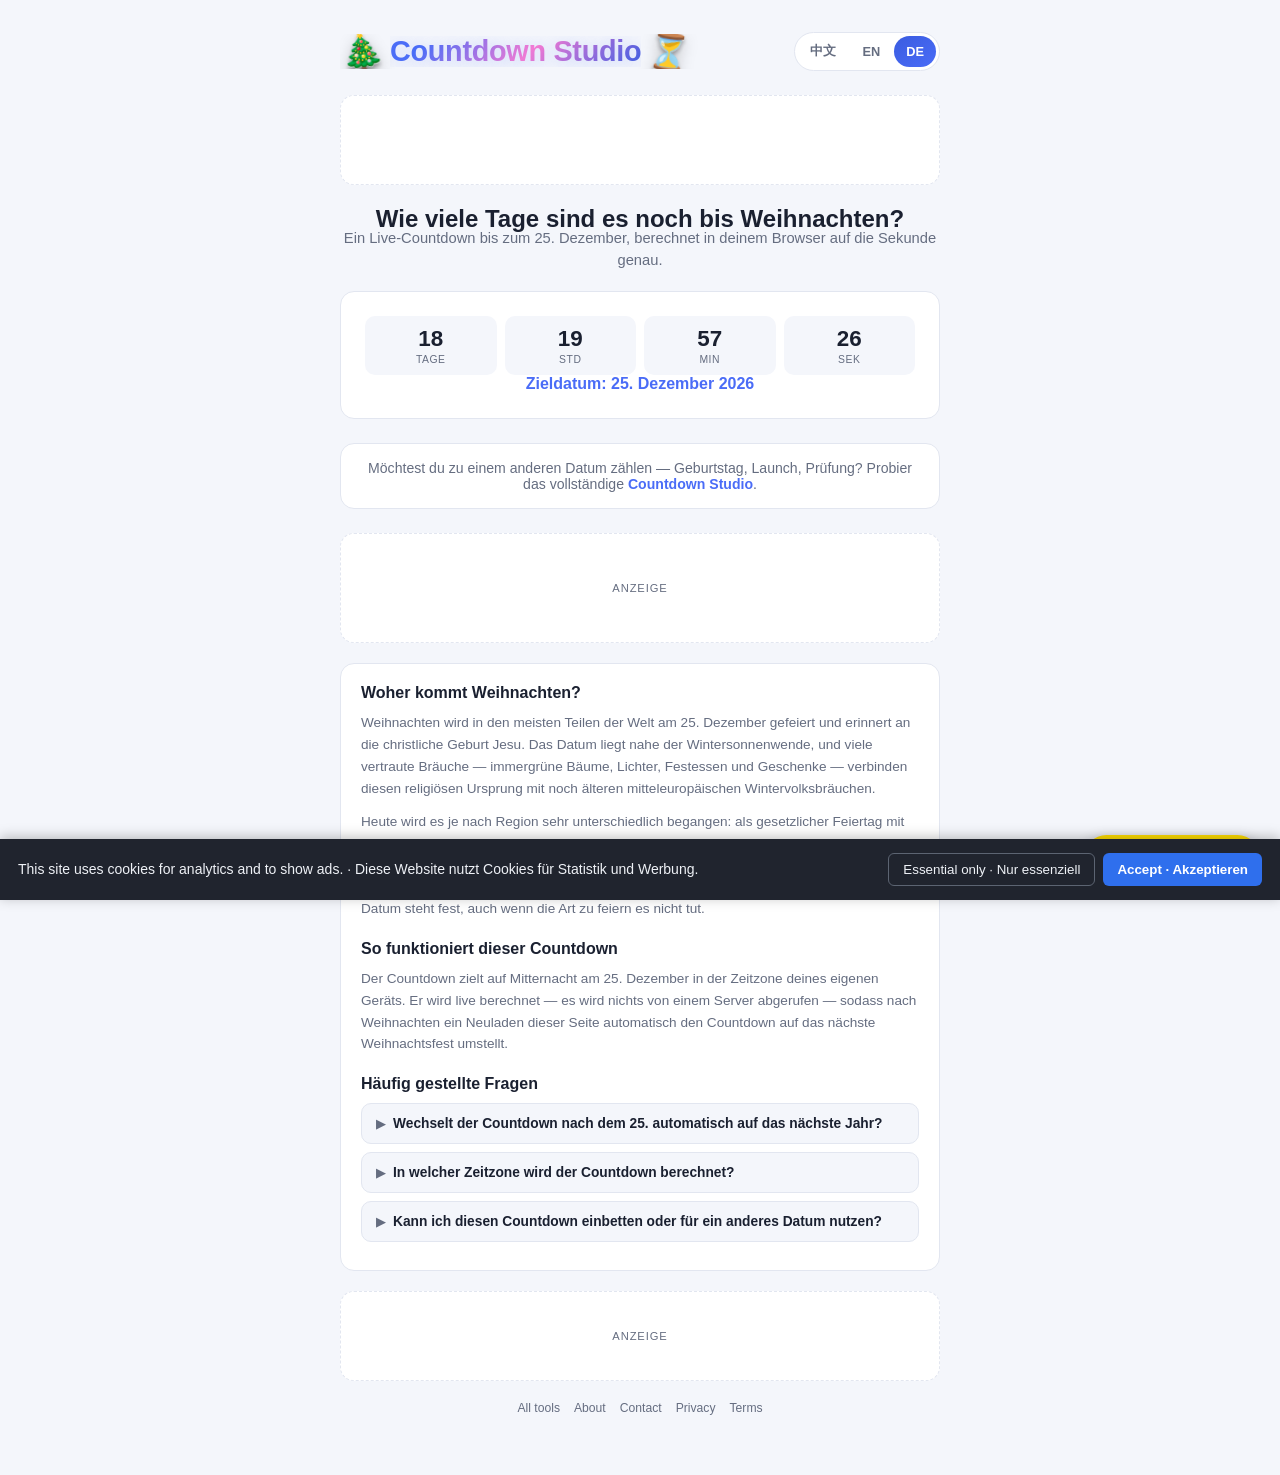
==== christmas-countdown/index.html @ 050b6b3e "Add pomodoro and christmas-countdown long-tail landing pages Trilingual (zh/en/de) SEO pages targeti" ====
<!DOCTYPE html>
<html lang="de">
<head>
<meta charset="UTF-8">
<meta name="viewport" content="width=device-width, initial-scale=1.0">
<title>Christmas Countdown – How Many Days Until Christmas? | Countdown Studio</title>
<meta name="description" content="A live countdown to Christmas Day, down to the second. Free, no sign-up, updates automatically for next year once the 25th has passed.">
<meta name="robots" content="index, follow">
<link rel="canonical" href="https://junpingkoch-web.github.io/countdown-timer-app/christmas-countdown/">
<link rel="icon" href="data:image/svg+xml,%3Csvg xmlns='http://www.w3.org/2000/svg' viewBox='0 0 100 100'%3E%3Ctext y='.9em' font-size='90'%3E%E2%8F%B3%3C/text%3E%3C/svg%3E">
<meta property="og:type" content="website">
<meta property="og:title" content="Christmas Countdown – How Many Days Until Christmas?">
<meta property="og:description" content="A live countdown to Christmas Day, down to the second. Free, no sign-up, updates automatically for next year once the 25th has passed.">
<meta property="og:url" content="https://junpingkoch-web.github.io/countdown-timer-app/christmas-countdown/">
<meta property="og:image" content="https://junpingkoch-web.github.io/images/countdown-vintage-clock.jpg">
<meta name="twitter:card" content="summary_large_image">
<meta name="twitter:title" content="Christmas Countdown – How Many Days Until Christmas?">
<meta name="twitter:description" content="A live countdown to Christmas Day, down to the second. Free, no sign-up, updates automatically for next year once the 25th has passed.">
<link rel="stylesheet" href="../style.css">
<!-- Structured data: FAQPage (English defaults; keep in sync with the "en" faq array below) -->
<script type="application/ld+json">
{
  "@context": "https://schema.org",
  "@type": "FAQPage",
  "mainEntity": [
    {
      "@type": "Question",
      "name": "Does this countdown automatically switch to next year after the 25th?",
      "acceptedAnswer": { "@type": "Answer", "text": "Yes. It's calculated live from your device's clock, so once Christmas Day has passed it automatically starts counting down to the following year's Christmas." }
    },
    {
      "@type": "Question",
      "name": "What time zone is the countdown based on?",
      "acceptedAnswer": { "@type": "Answer", "text": "Your own device's local time zone — it targets midnight on December 25th wherever you are, not a fixed server time zone." }
    },
    {
      "@type": "Question",
      "name": "Can I embed this countdown or use it for a different date?",
      "acceptedAnswer": { "@type": "Answer", "text": "For a different date — a birthday, product launch, or exam — use the full Countdown Studio tool, which lets you add and save any custom date." }
    }
  ]
}
</script>
<!-- Structured data: Event. Static startDate — bump this to next year's Dec 25 each January (see note in body). -->
<script type="application/ld+json">
{
  "@context": "https://schema.org",
  "@type": "Event",
  "name": "Christmas Day",
  "startDate": "2026-12-25T00:00:00+01:00",
  "eventAttendanceMode": "https://schema.org/OnlineEventAttendanceMode",
  "location": {
    "@type": "VirtualLocation",
    "url": "https://junpingkoch-web.github.io/countdown-timer-app/christmas-countdown/"
  },
  "description": "Live countdown to Christmas Day, calculated in your browser down to the second."
}
</script>
<script>
  window.dataLayer = window.dataLayer || [];
  function gtag(){dataLayer.push(arguments);}
  gtag('consent', 'default', {
    'ad_storage': 'denied', 'ad_user_data': 'denied', 'ad_personalization': 'denied',
    'analytics_storage': 'denied', 'wait_for_update': 500
  });
  (function(){
    var KEY='cookieConsent', saved=localStorage.getItem(KEY);
    function apply(g){ gtag('consent','update',{ad_storage:g?'granted':'denied',ad_user_data:g?'granted':'denied',ad_personalization:g?'granted':'denied',analytics_storage:g?'granted':'denied'}); }
    if (saved==='granted') { apply(true); }
    else if (saved!=='denied') {
      document.addEventListener('DOMContentLoaded', function(){
        var b=document.createElement('div');
        b.style.cssText='position:fixed;left:0;right:0;bottom:0;z-index:99999;background:#20242e;color:#eef1f6;padding:14px 18px;font:14px/1.5 -apple-system,BlinkMacSystemFont,"Segoe UI",sans-serif;display:flex;flex-wrap:wrap;gap:12px;align-items:center;justify-content:space-between;box-shadow:0 -2px 12px rgba(0,0,0,.25);';
        b.innerHTML='<span style="flex:1;min-width:240px;">This site uses cookies for analytics and to show ads. · Diese Website nutzt Cookies für Statistik und Werbung.</span><span style="display:flex;gap:8px;flex-shrink:0;"><button id="cc-reject" style="background:transparent;border:1px solid #5c6472;color:#eef1f6;padding:8px 14px;border-radius:6px;cursor:pointer;">Essential only · Nur essenziell</button><button id="cc-accept" style="background:#2f6fed;border:none;color:#fff;padding:8px 14px;border-radius:6px;cursor:pointer;font-weight:600;">Accept · Akzeptieren</button></span>';
        document.body.appendChild(b);
        document.getElementById('cc-accept').onclick=function(){ localStorage.setItem(KEY,'granted'); apply(true); b.remove(); };
        document.getElementById('cc-reject').onclick=function(){ localStorage.setItem(KEY,'denied'); b.remove(); };
      });
    }
  })();
</script>
<script async src="https://pagead2.googlesyndication.com/pagead/js/adsbygoogle.js?client=ca-pub-4830421367394194" crossorigin="anonymous"></script>
<script async src="https://www.googletagmanager.com/gtag/js?id=G-7LZZQ43QD6"></script>
<script>
  gtag('js', new Date());
  gtag('config', 'G-7LZZQ43QD6');
</script>
</head>
<body>
  <div class="app">
    <header class="app-header">
      <h1 class="app-title" style="font-size:1.05rem;">
        <span class="title-icon" aria-hidden="true">🎄</span>
        <span class="title-text" data-i18n="brandLabel">Countdown Studio</span>
        <span class="title-icon" aria-hidden="true">⏳</span>
      </h1>
      <div class="header-actions">
        <div class="lang-switch" role="group" aria-label="Language">
          <button class="lang-btn" data-lang="zh" type="button">中文</button>
          <button class="lang-btn" data-lang="en" type="button">EN</button>
          <button class="lang-btn active" data-lang="de" type="button">DE</button>
        </div>
      </div>
    </header>

    <div class="ad-slot">
      <ins class="adsbygoogle" style="display:block" data-ad-client="ca-pub-4830421367394194" data-ad-slot="9009627872" data-ad-format="auto" data-full-width-responsive="true"></ins>
      <script>(adsbygoogle = window.adsbygoogle || []).push({});</script>
    </div>

    <h2 style="text-align:center; margin: 4px 0 2px;" data-i18n="heroTitle">How Many Days Until Christmas?</h2>
    <p class="hero-lead" data-i18n="heroLead">A live countdown to December 25th, calculated in your browser down to the second.</p>

    <section class="card">
      <div class="time-grid" id="xmasGrid">
        <div class="time-unit"><div class="value" data-unit="d">0</div><div class="label" data-i18n="days">Days</div></div>
        <div class="time-unit"><div class="value" data-unit="h">00</div><div class="label" data-i18n="hours">Hours</div></div>
        <div class="time-unit"><div class="value" data-unit="m">00</div><div class="label" data-i18n="minutes">Min</div></div>
        <div class="time-unit"><div class="value" data-unit="s">00</div><div class="label" data-i18n="seconds">Sec</div></div>
      </div>
      <p class="timer-status" id="xmasTargetLabel" style="text-align:center;"></p>
    </section>

    <div class="cta-banner" data-i18n-html="ctaBanner">
      Want to count down to a different date — a birthday, a launch, an exam? Try the full <a href="../">Countdown Studio</a>.
    </div>

    <div class="ad-slot in-content">
      <div class="ad-box" data-i18n="adLabel">Advertisement</div>
    </div>

    <section class="explain-section">
      <h2 data-i18n="whatTitle">Where does Christmas come from?</h2>
      <p data-i18n="whatP1">Christmas is celebrated on December 25th in most of the world, marking the Christian commemoration of the birth of Jesus. The date sits close to the winter solstice, and many of its familiar customs — evergreen trees, lights, feasting, and gift-giving — blend that religious origin with much older midwinter folk traditions found across Europe.</p>
      <p data-i18n="whatP2">Today it's observed on very different scales depending on where you are: a public holiday with closed shops and travel rushes in many countries, a quieter family occasion elsewhere, or simply a cultural and commercial season regardless of personal belief. That's part of why a shared countdown is useful — the date is fixed, even when the way people mark it isn't.</p>

      <h2 data-i18n="howTitle">How this countdown works</h2>
      <p data-i18n="howP1">The countdown targets midnight on December 25th in your own device's time zone. It's calculated live — nothing is fetched from a server — so once Christmas Day has passed, reloading this page will automatically start counting down to next year's Christmas instead.</p>

      <h2 data-i18n="faqTitle">Frequently Asked Questions</h2>
      <div class="faq-list" id="faqList"></div>
    </section>

    <div class="ad-slot">
      <div class="ad-box" data-i18n="adLabel">Advertisement</div>
    </div>

    <footer class="disclaimer">
      <nav class="footer-links">
        <a href="https://junpingkoch-web.github.io/" target="_blank" rel="noopener">All tools</a>
        <a href="https://junpingkoch-web.github.io/about.html" target="_blank" rel="noopener">About</a>
        <a href="https://junpingkoch-web.github.io/contact.html" target="_blank" rel="noopener">Contact</a>
        <a href="https://junpingkoch-web.github.io/privacy.html" target="_blank" rel="noopener">Privacy</a>
        <a href="https://junpingkoch-web.github.io/terms.html" target="_blank" rel="noopener">Terms</a>
      </nav>
    </footer>
  </div>

  <a
    class="support-fab"
    href="https://www.buymeacoffee.com/junping.koch"
    target="_blank"
    rel="noopener noreferrer"
    title="Enjoyed this tool? Buy me a coffee"
  >
    <span aria-hidden="true">☕</span>
    <span>Buy me a coffee</span>
  </a>

  <script>
  (function () {
    "use strict";
    var LANG_KEY = "countdownStudio.lang";

    var i18n = {
      zh: {
        brandLabel: "倒计时工作室",
        heroTitle: "距离圣诞节还有多少天？",
        heroLead: "实时倒计时到 12 月 25 日，在你的浏览器里精确到秒。",
        days: "天", hours: "时", minutes: "分", seconds: "秒",
        adLabel: "广告",
        ctaBanner: '想倒计时到别的日期？比如生日、发布日或考试？试试完整版 <a href="../">倒计时工作室</a>。',
        targetLabel: "目标日期：",
        whatTitle: "圣诞节是怎么来的？",
        whatP1: "圣诞节在世界大部分地区于 12 月 25 日庆祝，源自基督教对耶稣诞生的纪念。这个日期接近冬至，许多我们熟悉的习俗——常青树、灯饰、聚餐和互赠礼物——其实融合了这一宗教起源和欧洲更古老的仲冬民俗传统。",
        whatP2: "如今不同地区庆祝的方式差异很大：在许多国家是商店关门、出行高峰的法定假日，在另一些地方则是相对安静的家庭时刻，也有人无论个人信仰如何都把它当作一个文化与消费季节来看待。这也是为什么一个共享的倒计时有用——日期是固定的，即便人们庆祝的方式各不相同。",
        howTitle: "这个倒计时是怎么运作的？",
        howP1: "倒计时以你设备所在时区的 12 月 25 日凌晨为目标时间。计算完全在本地实时进行——不会向任何服务器请求数据——所以圣诞节过后，只要刷新这个页面，就会自动切换成倒计时到明年的圣诞节。",
        faqTitle: "常见问题",
        faq: [
          { q: "过了 12 月 25 日之后，倒计时会自动切换到明年吗？", a: "会的。倒计时是根据你设备的时钟实时计算的，所以一旦圣诞节过去，它就会自动开始倒数到明年的圣诞节。" },
          { q: "这个倒计时是按哪个时区计算的？", a: "按你自己设备所在的本地时区计算——目标是你所在地的 12 月 25 日凌晨，而不是某个固定的服务器时区。" },
          { q: "可以把这个倒计时嵌入我的网站，或者用来倒数别的日期吗？", a: "如果是倒数别的日期——比如生日、产品发布或考试——可以使用完整版的「倒计时工作室」，它支持添加并保存任意自定义日期。" }
        ]
      },
      en: {
        brandLabel: "Countdown Studio",
        heroTitle: "How Many Days Until Christmas?",
        heroLead: "A live countdown to December 25th, calculated in your browser down to the second.",
        days: "Days", hours: "Hours", minutes: "Min", seconds: "Sec",
        adLabel: "Advertisement",
        ctaBanner: 'Want to count down to a different date — a birthday, a launch, an exam? Try the full <a href="../">Countdown Studio</a>.',
        targetLabel: "Target date:",
        whatTitle: "Where does Christmas come from?",
        whatP1: "Christmas is celebrated on December 25th in most of the world, marking the Christian commemoration of the birth of Jesus. The date sits close to the winter solstice, and many of its familiar customs — evergreen trees, lights, feasting, and gift-giving — blend that religious origin with much older midwinter folk traditions found across Europe.",
        whatP2: "Today it's observed on very different scales depending on where you are: a public holiday with closed shops and travel rushes in many countries, a quieter family occasion elsewhere, or simply a cultural and commercial season regardless of personal belief. That's part of why a shared countdown is useful — the date is fixed, even when the way people mark it isn't.",
        howTitle: "How this countdown works",
        howP1: "The countdown targets midnight on December 25th in your own device's time zone. It's calculated live — nothing is fetched from a server — so once Christmas Day has passed, reloading this page will automatically start counting down to next year's Christmas instead.",
        faqTitle: "Frequently Asked Questions",
        faq: [
          { q: "Does this countdown automatically switch to next year after the 25th?", a: "Yes. It's calculated live from your device's clock, so once Christmas Day has passed it automatically starts counting down to the following year's Christmas." },
          { q: "What time zone is the countdown based on?", a: "Your own device's local time zone — it targets midnight on December 25th wherever you are, not a fixed server time zone." },
          { q: "Can I embed this countdown or use it for a different date?", a: "For a different date — a birthday, product launch, or exam — use the full Countdown Studio tool, which lets you add and save any custom date." }
        ]
      },
      de: {
        brandLabel: "Countdown Studio",
        heroTitle: "Wie viele Tage sind es noch bis Weihnachten?",
        heroLead: "Ein Live-Countdown bis zum 25. Dezember, berechnet in deinem Browser auf die Sekunde genau.",
        days: "Tage", hours: "Std", minutes: "Min", seconds: "Sek",
        adLabel: "Anzeige",
        ctaBanner: 'Möchtest du zu einem anderen Datum zählen — Geburtstag, Launch, Prüfung? Probier das vollständige <a href="../">Countdown Studio</a>.',
        targetLabel: "Zieldatum:",
        whatTitle: "Woher kommt Weihnachten?",
        whatP1: "Weihnachten wird in den meisten Teilen der Welt am 25. Dezember gefeiert und erinnert an die christliche Geburt Jesu. Das Datum liegt nahe der Wintersonnenwende, und viele vertraute Bräuche — immergrüne Bäume, Lichter, Festessen und Geschenke — verbinden diesen religiösen Ursprung mit noch älteren mitteleuropäischen Wintervolksbräuchen.",
        whatP2: "Heute wird es je nach Region sehr unterschiedlich begangen: als gesetzlicher Feiertag mit geschlossenen Geschäften und Reisewelle in vielen Ländern, als ruhigerer Familienanlass anderswo, oder schlicht als kulturelle und kommerzielle Saison unabhängig vom persönlichen Glauben. Genau deshalb ist ein gemeinsamer Countdown nützlich — das Datum steht fest, auch wenn die Art zu feiern es nicht tut.",
        howTitle: "So funktioniert dieser Countdown",
        howP1: "Der Countdown zielt auf Mitternacht am 25. Dezember in der Zeitzone deines eigenen Geräts. Er wird live berechnet — es wird nichts von einem Server abgerufen — sodass nach Weihnachten ein Neuladen dieser Seite automatisch den Countdown auf das nächste Weihnachtsfest umstellt.",
        faqTitle: "Häufig gestellte Fragen",
        faq: [
          { q: "Wechselt der Countdown nach dem 25. automatisch auf das nächste Jahr?", a: "Ja. Er wird live anhand der Uhr deines Geräts berechnet, sodass er nach Weihnachten automatisch beginnt, auf das folgende Weihnachtsfest herunterzuzählen." },
          { q: "In welcher Zeitzone wird der Countdown berechnet?", a: "In der lokalen Zeitzone deines eigenen Geräts — er zielt auf Mitternacht am 25. Dezember an deinem Standort, nicht auf eine feste Serverzeitzone." },
          { q: "Kann ich diesen Countdown einbetten oder für ein anderes Datum nutzen?", a: "Für ein anderes Datum — Geburtstag, Produktlaunch oder Prüfung — nutze das vollständige Countdown Studio, mit dem du beliebige eigene Termine hinzufügen und speichern kannst." }
        ]
      }
    };

    var currentLang = "de";
    try {
      var saved = localStorage.getItem(LANG_KEY);
      if (saved && i18n[saved]) { currentLang = saved; }
      else {
        var nav = (navigator.language || "en").toLowerCase();
        if (nav.indexOf("zh") === 0) currentLang = "zh";
        else if (nav.indexOf("de") === 0) currentLang = "de";
      }
    } catch (e) {}

    function t(key) { return i18n[currentLang][key] || i18n.en[key] || key; }

    var faqListEl = document.getElementById("faqList");
    function renderFAQ() {
      var faq = (i18n[currentLang] && i18n[currentLang].faq) || [];
      faqListEl.innerHTML = "";
      faq.forEach(function (item) {
        var details = document.createElement("details");
        details.className = "faq-item";
        var summary = document.createElement("summary");
        summary.innerHTML = '<span class="chev">▶</span> <span>' + item.q + "</span>";
        var body = document.createElement("div");
        body.className = "faq-a";
        body.textContent = item.a;
        details.appendChild(summary);
        details.appendChild(body);
        faqListEl.appendChild(details);
      });
    }

    var targetLabelEl = document.getElementById("xmasTargetLabel");
    function christmasTarget() {
      var now = new Date();
      var y = now.getFullYear();
      var target = new Date(y, 11, 25, 0, 0, 0);
      if (target.getTime() <= now.getTime()) target = new Date(y + 1, 11, 25, 0, 0, 0);
      return target;
    }

    function applyLanguage() {
      document.documentElement.lang = currentLang;
      document.querySelectorAll("[data-i18n]").forEach(function (el) {
        el.textContent = t(el.getAttribute("data-i18n"));
      });
      document.querySelectorAll("[data-i18n-html]").forEach(function (el) {
        el.innerHTML = t(el.getAttribute("data-i18n-html"));
      });
      renderFAQ();
      document.querySelectorAll(".lang-switch .lang-btn").forEach(function (btn) {
        btn.classList.toggle("active", btn.dataset.lang === currentLang);
      });
      var target = christmasTarget();
      targetLabelEl.textContent = t("targetLabel") + " " + target.toLocaleDateString(
        currentLang === "de" ? "de-DE" : currentLang === "zh" ? "zh-CN" : "en-US",
        { year: "numeric", month: "long", day: "numeric" }
      );
    }

    document.querySelectorAll(".lang-switch .lang-btn").forEach(function (btn) {
      btn.addEventListener("click", function () {
        currentLang = btn.dataset.lang;
        localStorage.setItem(LANG_KEY, currentLang);
        applyLanguage();
      });
    });

    var grid = document.getElementById("xmasGrid");
    function tick() {
      var diff = christmasTarget().getTime() - Date.now();
      if (diff < 0) diff = 0;
      var totalSec = Math.floor(diff / 1000);
      var d = Math.floor(totalSec / 86400);
      var h = Math.floor((totalSec % 86400) / 3600);
      var m = Math.floor((totalSec % 3600) / 60);
      var s = totalSec % 60;
      grid.querySelector('[data-unit="d"]').textContent = d;
      grid.querySelector('[data-unit="h"]').textContent = String(h).padStart(2, "0");
      grid.querySelector('[data-unit="m"]').textContent = String(m).padStart(2, "0");
      grid.querySelector('[data-unit="s"]').textContent = String(s).padStart(2, "0");
    }

    applyLanguage();
    tick();
    setInterval(tick, 1000);
  })();
  </script>
</body>
</html>
---- style.css ----
:root {
  --bg: #0f1420;
  --bg-elevated: #171d2b;
  --card-border: #262e42;
  --text: #eef1f8;
  --text-muted: #8b93a7;
  --accent: #6c8cff;
  --accent-hover: #85a1ff;
  --danger: #ff6b6b;
  --danger-hover: #ff8787;
  --radius: 14px;
}

@media (prefers-color-scheme: light) {
  :root {
    --bg: #f4f6fb;
    --bg-elevated: #ffffff;
    --card-border: #e2e6f0;
    --text: #1a2030;
    --text-muted: #656d80;
    --accent: #4a6cf7;
    --accent-hover: #3a5ce0;
    --danger: #e0453f;
    --danger-hover: #c93a35;
  }
}

* { box-sizing: border-box; }

body {
  margin: 0;
  min-height: 100vh;
  background: var(--bg);
  color: var(--text);
  font-family: -apple-system, BlinkMacSystemFont, "Segoe UI", Roboto, Helvetica, Arial, sans-serif;
}

.app {
  max-width: 640px;
  margin: 0 auto;
  padding: 32px 20px 60px;
}

.app-header {
  display: flex;
  flex-wrap: nowrap;
  align-items: center;
  justify-content: space-between;
  gap: 10px;
  margin-bottom: 24px;
}

.app-title {
  flex: 1 1 auto;
  min-width: 0;
  display: flex;
  align-items: center;
  gap: 6px;
  overflow: hidden;
  margin: 0;
}

.app-title .title-text {
  overflow: hidden;
  text-overflow: ellipsis;
  white-space: nowrap;
  font-size: clamp(1.1rem, 4.2vw, 1.8rem);
  line-height: 1.1;
  font-weight: 800;
  letter-spacing: -0.01em;
  background: linear-gradient(135deg, var(--accent) 15%, #ff7ad1 55%, var(--accent-hover) 100%);
  -webkit-background-clip: text;
  background-clip: text;
  color: transparent;
  text-shadow: 0 2px 18px rgba(108, 140, 255, 0.35);
}

.title-icon {
  flex: 0 0 auto;
  display: inline-block;
  font-size: clamp(1.4rem, 5.2vw, 2.2rem);
  line-height: 1;
  filter:
    drop-shadow(0 1px 0 rgba(255, 255, 255, 0.5))
    drop-shadow(0 3px 2px rgba(0, 0, 0, 0.35))
    drop-shadow(0 6px 8px rgba(0, 0, 0, 0.22));
  transition: transform 0.2s ease;
}

.title-icon:first-child { transform: rotate(-8deg); }
.title-icon:last-child { transform: rotate(8deg); }

.app-header:hover .title-icon:first-child { transform: rotate(-14deg) scale(1.08); }
.app-header:hover .title-icon:last-child { transform: rotate(14deg) scale(1.08); }

.header-actions {
  flex: 0 0 auto;
  display: flex;
  align-items: center;
  gap: 8px;
}

.icon-btn {
  border: 1px solid var(--card-border);
  background: var(--bg-elevated);
  color: var(--text);
  border-radius: 999px;
  width: 36px;
  height: 36px;
  font-size: 1rem;
  font-weight: 700;
  cursor: pointer;
  display: inline-flex;
  align-items: center;
  justify-content: center;
  transition: border-color .15s ease, color .15s ease;
}

.icon-btn:hover {
  border-color: var(--accent);
  color: var(--accent);
}

.icon-btn.help-btn-3d {
  border: none;
  background: linear-gradient(145deg, var(--accent-hover), var(--accent));
  color: #fff;
  font-size: 1.05rem;
  box-shadow:
    0 3px 0 color-mix(in srgb, var(--accent) 55%, black),
    0 6px 10px rgba(0, 0, 0, 0.28),
    inset 0 1px 1px rgba(255, 255, 255, 0.55),
    inset 0 -2px 2px rgba(0, 0, 0, 0.15);
  transform: translateY(0);
  transition: transform 0.12s ease, box-shadow 0.12s ease;
}

.icon-btn.help-btn-3d:hover {
  color: #fff;
  transform: translateY(-2px);
  box-shadow:
    0 5px 0 color-mix(in srgb, var(--accent) 55%, black),
    0 10px 16px rgba(0, 0, 0, 0.3),
    inset 0 1px 1px rgba(255, 255, 255, 0.6),
    inset 0 -2px 2px rgba(0, 0, 0, 0.15);
}

.icon-btn.help-btn-3d:active {
  transform: translateY(2px);
  box-shadow:
    0 1px 0 color-mix(in srgb, var(--accent) 55%, black),
    0 2px 4px rgba(0, 0, 0, 0.25),
    inset 0 1px 1px rgba(255, 255, 255, 0.4),
    inset 0 -1px 1px rgba(0, 0, 0, 0.15);
}

.lang-switch {
  display: flex;
  background: var(--bg-elevated);
  border: 1px solid var(--card-border);
  border-radius: 999px;
  padding: 3px;
  gap: 2px;
}

.lang-btn {
  border: none;
  background: transparent;
  color: var(--text-muted);
  padding: 7px 12px;
  border-radius: 999px;
  font-size: 0.8rem;
  font-weight: 700;
  cursor: pointer;
  transition: background .15s ease, color .15s ease;
}

.lang-btn.active {
  background: linear-gradient(145deg, var(--accent-hover), var(--accent));
  color: #fff;
}

.tabs {
  display: flex;
  gap: 8px;
  margin-bottom: 20px;
  background: var(--bg-elevated);
  border: 1px solid var(--card-border);
  border-radius: 999px;
  padding: 4px;
}

.tab-btn {
  flex: 1;
  border: none;
  background: transparent;
  color: var(--text-muted);
  padding: 10px 16px;
  border-radius: 999px;
  font-size: 0.9rem;
  font-weight: 600;
  cursor: pointer;
  transition: background .15s ease, color .15s ease;
}

.tab-btn.active {
  background: var(--accent);
  color: #fff;
}

.panel { display: none; }
.panel.active { display: block; }

.card {
  background: var(--bg-elevated);
  border: 1px solid var(--card-border);
  border-radius: var(--radius);
  padding: 24px;
}

.form-card {
  display: flex;
  flex-direction: column;
  gap: 16px;
  margin-bottom: 24px;
}

.field {
  display: flex;
  flex-direction: column;
  gap: 6px;
}

.field label {
  font-size: 0.8rem;
  color: var(--text-muted);
  font-weight: 600;
}

.field input {
  background: var(--bg);
  border: 1px solid var(--card-border);
  color: var(--text);
  border-radius: 10px;
  padding: 10px 12px;
  font-size: 0.95rem;
}

.field input:focus {
  outline: none;
  border-color: var(--accent);
}

.btn {
  border: none;
  border-radius: 10px;
  padding: 12px 18px;
  font-size: 0.95rem;
  font-weight: 600;
  cursor: pointer;
  transition: background .15s ease, opacity .15s ease;
}

.btn:disabled {
  opacity: 0.45;
  cursor: not-allowed;
}

.btn-primary {
  background: var(--accent);
  color: #fff;
}

.btn-primary:hover:not(:disabled) { background: var(--accent-hover); }

.btn-secondary {
  background: var(--bg);
  color: var(--text);
  border: 1px solid var(--card-border);
}

.btn-secondary:hover:not(:disabled) { border-color: var(--accent); color: var(--accent); }

.btn-danger {
  background: transparent;
  color: var(--danger);
  border: 1px solid var(--danger);
  padding: 6px 12px;
  font-size: 0.8rem;
}

.btn-danger:hover { background: var(--danger); color: #fff; }

.countdown-list {
  display: flex;
  flex-direction: column;
  gap: 14px;
}

.empty-state {
  color: var(--text-muted);
  text-align: center;
  padding: 20px 0;
  font-size: 0.9rem;
}

.countdown-item {
  background: var(--bg-elevated);
  border: 1px solid var(--card-border);
  border-radius: var(--radius);
  padding: 18px 20px;
}

.countdown-item-head {
  display: flex;
  align-items: center;
  justify-content: space-between;
  margin-bottom: 12px;
}

.countdown-item-head h3 {
  margin: 0;
  font-size: 1.05rem;
}

.countdown-target {
  font-size: 0.78rem;
  color: var(--text-muted);
  margin: 2px 0 0;
}

.time-grid {
  display: grid;
  grid-template-columns: repeat(4, 1fr);
  gap: 8px;
}

.time-unit {
  background: var(--bg);
  border-radius: 10px;
  padding: 10px 4px;
  text-align: center;
}

.time-unit .value {
  font-size: 1.4rem;
  font-weight: 700;
  font-variant-numeric: tabular-nums;
}

.time-unit .label {
  font-size: 0.65rem;
  color: var(--text-muted);
  text-transform: uppercase;
  letter-spacing: 0.05em;
  margin-top: 2px;
}

.countdown-item.completed .time-grid {
  opacity: 0.5;
}

.completed-banner {
  color: var(--accent);
  font-weight: 600;
  font-size: 0.9rem;
  text-align: center;
  padding: 6px 0;
}

.timer-card {
  display: flex;
  flex-direction: column;
  align-items: center;
  gap: 20px;
}

.timer-display {
  font-size: 3.6rem;
  font-weight: 700;
  font-variant-numeric: tabular-nums;
  letter-spacing: 0.02em;
}

.timer-inputs {
  display: flex;
  gap: 16px;
  width: 100%;
}

.field.small {
  flex: 1;
}

.timer-controls {
  display: flex;
  gap: 12px;
  width: 100%;
}

.timer-controls .btn { flex: 1; }

.timer-status {
  min-height: 1.2em;
  color: var(--accent);
  font-weight: 600;
  margin: 0;
}

.modal-overlay {
  position: fixed;
  inset: 0;
  background: rgba(10, 13, 20, 0.55);
  display: flex;
  align-items: center;
  justify-content: center;
  padding: 20px;
  z-index: 100;
}

.modal-overlay[hidden] { display: none; }

.modal {
  background: var(--bg-elevated);
  border: 1px solid var(--card-border);
  border-radius: var(--radius);
  padding: 24px;
  max-width: 480px;
  width: 100%;
  max-height: 85vh;
  overflow-y: auto;
}

.modal-head {
  display: flex;
  align-items: center;
  justify-content: space-between;
  margin-bottom: 8px;
}

.modal-head h2 {
  font-size: 1.15rem;
  margin: 0;
}

.modal h3 {
  font-size: 0.85rem;
  text-transform: uppercase;
  letter-spacing: 0.04em;
  color: var(--accent);
  margin: 18px 0 8px;
}

.modal h3:first-of-type { margin-top: 8px; }

.tips-list {
  margin: 0;
  padding-left: 20px;
  display: flex;
  flex-direction: column;
  gap: 8px;
}

.tips-list li {
  font-size: 0.9rem;
  line-height: 1.4;
  color: var(--text);
}

.ad-slot {
  margin: 20px 0;
}

/* Live AdSense units render blank until an ad actually fills them, which looks
   broken pre-approval — give the ins tag itself a fallback placeholder box.
   (Slots using the .ad-box div placeholder instead are unaffected by this rule.) */
.ad-slot ins.adsbygoogle {
  min-height: 90px;
  border: 1.5px dashed var(--card-border);
  border-radius: var(--radius);
  background: var(--bg-elevated);
  width: 100%;
}

.ad-box {
  min-height: 90px;
  border: 1.5px dashed var(--card-border);
  border-radius: var(--radius);
  background: var(--bg-elevated);
  color: var(--text-muted);
  display: flex;
  align-items: center;
  justify-content: center;
  text-align: center;
  padding: 14px;
  font-size: 0.7rem;
  letter-spacing: 0.08em;
  text-transform: uppercase;
}

.ad-slot.in-content .ad-box {
  min-height: 110px;
}

/* Explainer + FAQ section */
.explain-section {
  margin-top: 20px;
  padding: 20px;
  background: var(--bg-elevated);
  border: 1px solid var(--card-border);
  border-radius: var(--radius);
}
.explain-section h2 {
  font-size: 1rem;
  font-weight: 700;
  margin: 0 0 10px;
  color: var(--text);
}
.explain-section h2:not(:first-child) { margin-top: 20px; }
.explain-section p {
  font-size: 0.85rem;
  color: var(--text-muted);
  line-height: 1.6;
  margin: 0 0 12px;
}
.explain-section p:last-child { margin-bottom: 0; }

.scenario-grid {
  display: grid;
  grid-template-columns: repeat(auto-fit, minmax(200px, 1fr));
  gap: 10px;
  margin: 4px 0 14px;
}
.scenario-card {
  border: 1px solid var(--card-border);
  border-radius: 10px;
  background: var(--bg);
  padding: 12px 14px;
}
.scenario-name { font-size: 0.85rem !important; font-weight: 700 !important; color: var(--text) !important; margin: 0 0 6px !important; }
.scenario-body { font-size: 0.8rem !important; color: var(--text-muted) !important; line-height: 1.55; margin: 0 !important; }

.faq-list { margin-top: 4px; }
.faq-item {
  border: 1px solid var(--card-border);
  border-radius: 10px;
  background: var(--bg);
  margin-bottom: 8px;
}
.faq-item summary {
  cursor: pointer;
  padding: 12px 14px;
  font-size: 0.86rem;
  font-weight: 600;
  display: flex;
  align-items: center;
  gap: 8px;
  color: var(--text);
  list-style: none;
}
.faq-item summary::-webkit-details-marker { display: none; }
.faq-item summary .chev { transition: transform 0.15s ease; color: var(--text-muted); font-size: 0.75rem; }
.faq-item[open] summary .chev { transform: rotate(90deg); }
.faq-item .faq-a { padding: 0 14px 14px; font-size: 0.82rem; color: var(--text-muted); line-height: 1.6; }

/* Footer + trust-page links */
footer.disclaimer {
  margin-top: 20px;
  text-align: center;
}
.footer-links { display: flex; flex-wrap: wrap; justify-content: center; gap: 14px; margin-top: 8px; font-size: 0.76rem; }
.footer-links a { color: var(--text-muted); text-decoration: none; }
.footer-links a:hover { color: var(--text); text-decoration: underline; }

.support-fab {
  position: fixed;
  right: 20px;
  bottom: 20px;
  display: inline-flex;
  align-items: center;
  gap: 8px;
  padding: 12px 18px;
  background: #ffdd00;
  color: #1a1a1a;
  font-weight: 700;
  font-size: 0.9rem;
  text-decoration: none;
  border-radius: 999px;
  box-shadow: 0 4px 14px rgba(0, 0, 0, 0.25);
  z-index: 90;
}

.support-fab:hover {
  transform: translateY(-2px);
}

.support-fab span[aria-hidden] {
  font-size: 1.1rem;
}

@media (max-width: 560px) {
  .support-fab span:not([aria-hidden]) { display: none; }
  .support-fab { padding: 12px; }
}

/* Long-tail landing pages (pomodoro/, christmas-countdown/, etc.) */
.hero-lead {
  text-align: center;
  color: var(--text-muted);
  font-size: 0.92rem;
  margin: -8px 0 20px;
  line-height: 1.5;
}

.cta-banner {
  background: var(--bg-elevated);
  border: 1px solid var(--card-border);
  border-radius: var(--radius);
  padding: 16px 18px;
  text-align: center;
  font-size: 0.88rem;
  color: var(--text-muted);
  margin: 24px 0;
}

.cta-banner a { color: var(--accent); font-weight: 600; text-decoration: none; }
.cta-banner a:hover { text-decoration: underline; }
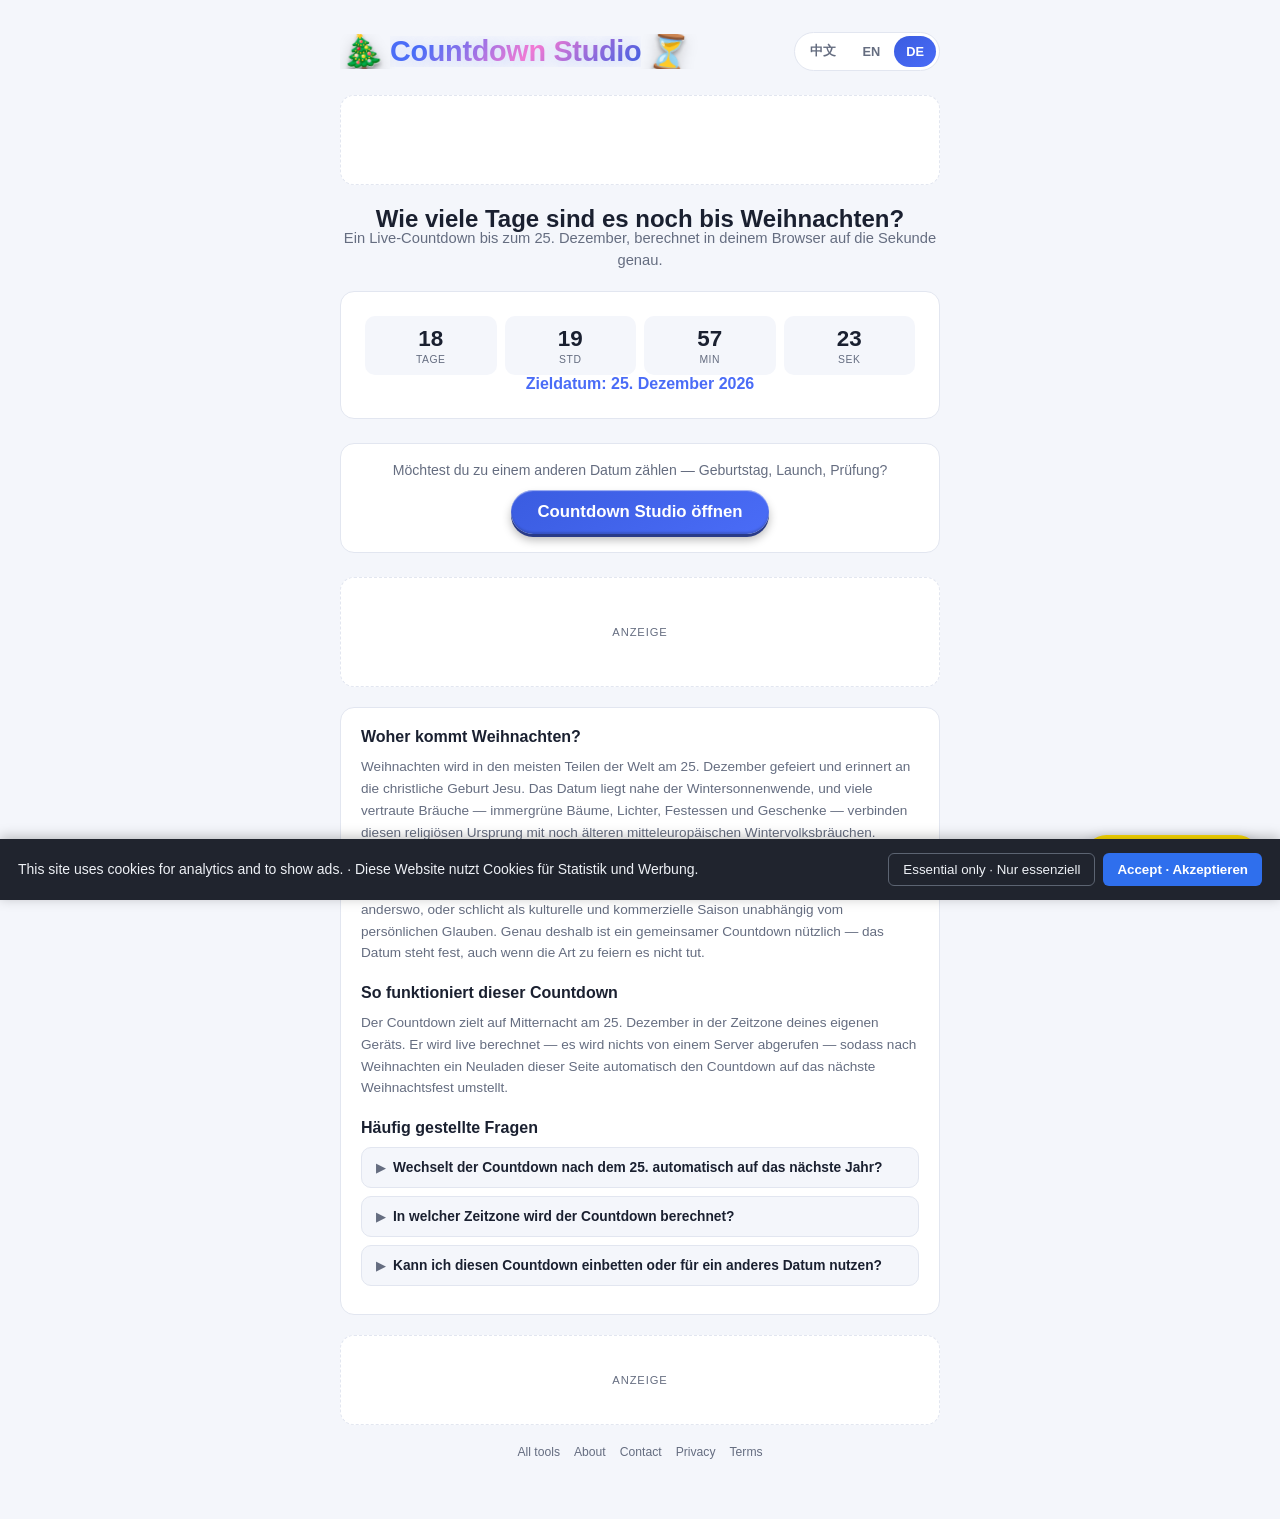
==== commit 74752d48: "Turn the CTA banner's Countdown Studio link into a bold 3D pill button Reuses the same layered-shado" ====
--- a/christmas-countdown/index.html
+++ b/christmas-countdown/index.html
@@ -121,8 +121,9 @@
       <p class="timer-status" id="xmasTargetLabel" style="text-align:center;"></p>
     </section>
 
-    <div class="cta-banner" data-i18n-html="ctaBanner">
-      Want to count down to a different date — a birthday, a launch, an exam? Try the full <a href="../">Countdown Studio</a>.
+    <div class="cta-banner">
+      <p data-i18n="ctaBanner">Want to count down to a different date — a birthday, a launch, an exam?</p>
+      <a class="cta-link-3d" href="../" data-i18n="ctaButtonLabel">Open Countdown Studio</a>
     </div>
 
     <div class="ad-slot in-content">
@@ -179,7 +180,8 @@
         heroLead: "实时倒计时到 12 月 25 日，在你的浏览器里精确到秒。",
         days: "天", hours: "时", minutes: "分", seconds: "秒",
         adLabel: "广告",
-        ctaBanner: '想倒计时到别的日期？比如生日、发布日或考试？试试完整版 <a href="../">倒计时工作室</a>。',
+        ctaBanner: "想倒计时到别的日期？比如生日、发布日或考试？",
+        ctaButtonLabel: "打开倒计时工作室",
         targetLabel: "目标日期：",
         whatTitle: "圣诞节是怎么来的？",
         whatP1: "圣诞节在世界大部分地区于 12 月 25 日庆祝，源自基督教对耶稣诞生的纪念。这个日期接近冬至，许多我们熟悉的习俗——常青树、灯饰、聚餐和互赠礼物——其实融合了这一宗教起源和欧洲更古老的仲冬民俗传统。",
@@ -199,7 +201,8 @@
         heroLead: "A live countdown to December 25th, calculated in your browser down to the second.",
         days: "Days", hours: "Hours", minutes: "Min", seconds: "Sec",
         adLabel: "Advertisement",
-        ctaBanner: 'Want to count down to a different date — a birthday, a launch, an exam? Try the full <a href="../">Countdown Studio</a>.',
+        ctaBanner: "Want to count down to a different date — a birthday, a launch, an exam?",
+        ctaButtonLabel: "Open Countdown Studio",
         targetLabel: "Target date:",
         whatTitle: "Where does Christmas come from?",
         whatP1: "Christmas is celebrated on December 25th in most of the world, marking the Christian commemoration of the birth of Jesus. The date sits close to the winter solstice, and many of its familiar customs — evergreen trees, lights, feasting, and gift-giving — blend that religious origin with much older midwinter folk traditions found across Europe.",
@@ -219,7 +222,8 @@
         heroLead: "Ein Live-Countdown bis zum 25. Dezember, berechnet in deinem Browser auf die Sekunde genau.",
         days: "Tage", hours: "Std", minutes: "Min", seconds: "Sek",
         adLabel: "Anzeige",
-        ctaBanner: 'Möchtest du zu einem anderen Datum zählen — Geburtstag, Launch, Prüfung? Probier das vollständige <a href="../">Countdown Studio</a>.',
+        ctaBanner: "Möchtest du zu einem anderen Datum zählen — Geburtstag, Launch, Prüfung?",
+        ctaButtonLabel: "Countdown Studio öffnen",
         targetLabel: "Zieldatum:",
         whatTitle: "Woher kommt Weihnachten?",
         whatP1: "Weihnachten wird in den meisten Teilen der Welt am 25. Dezember gefeiert und erinnert an die christliche Geburt Jesu. Das Datum liegt nahe der Wintersonnenwende, und viele vertraute Bräuche — immergrüne Bäume, Lichter, Festessen und Geschenke — verbinden diesen religiösen Ursprung mit noch älteren mitteleuropäischen Wintervolksbräuchen.",
--- a/style.css
+++ b/style.css
@@ -616,12 +616,55 @@
   background: var(--bg-elevated);
   border: 1px solid var(--card-border);
   border-radius: var(--radius);
-  padding: 16px 18px;
+  padding: 18px;
   text-align: center;
   font-size: 0.88rem;
   color: var(--text-muted);
   margin: 24px 0;
-}
-
-.cta-banner a { color: var(--accent); font-weight: 600; text-decoration: none; }
-.cta-banner a:hover { text-decoration: underline; }
+  display: flex;
+  flex-direction: column;
+  align-items: center;
+  gap: 12px;
+}
+
+.cta-banner p { margin: 0; }
+
+.cta-link-3d {
+  display: inline-block;
+  padding: 12px 26px;
+  border-radius: 999px;
+  border: none;
+  background: linear-gradient(145deg, var(--accent-hover), var(--accent));
+  color: #fff;
+  font-size: 1.05rem;
+  font-weight: 800;
+  text-decoration: none;
+  cursor: pointer;
+  box-shadow:
+    0 3px 0 color-mix(in srgb, var(--accent) 55%, black),
+    0 6px 10px rgba(0, 0, 0, 0.28),
+    inset 0 1px 1px rgba(255, 255, 255, 0.55),
+    inset 0 -2px 2px rgba(0, 0, 0, 0.15);
+  transform: translateY(0);
+  transition: transform 0.12s ease, box-shadow 0.12s ease;
+}
+
+.cta-link-3d:hover {
+  color: #fff;
+  text-decoration: none;
+  transform: translateY(-2px);
+  box-shadow:
+    0 5px 0 color-mix(in srgb, var(--accent) 55%, black),
+    0 10px 16px rgba(0, 0, 0, 0.3),
+    inset 0 1px 1px rgba(255, 255, 255, 0.6),
+    inset 0 -2px 2px rgba(0, 0, 0, 0.15);
+}
+
+.cta-link-3d:active {
+  transform: translateY(2px);
+  box-shadow:
+    0 1px 0 color-mix(in srgb, var(--accent) 55%, black),
+    0 2px 4px rgba(0, 0, 0, 0.25),
+    inset 0 1px 1px rgba(255, 255, 255, 0.4),
+    inset 0 -1px 1px rgba(0, 0, 0, 0.15);
+}
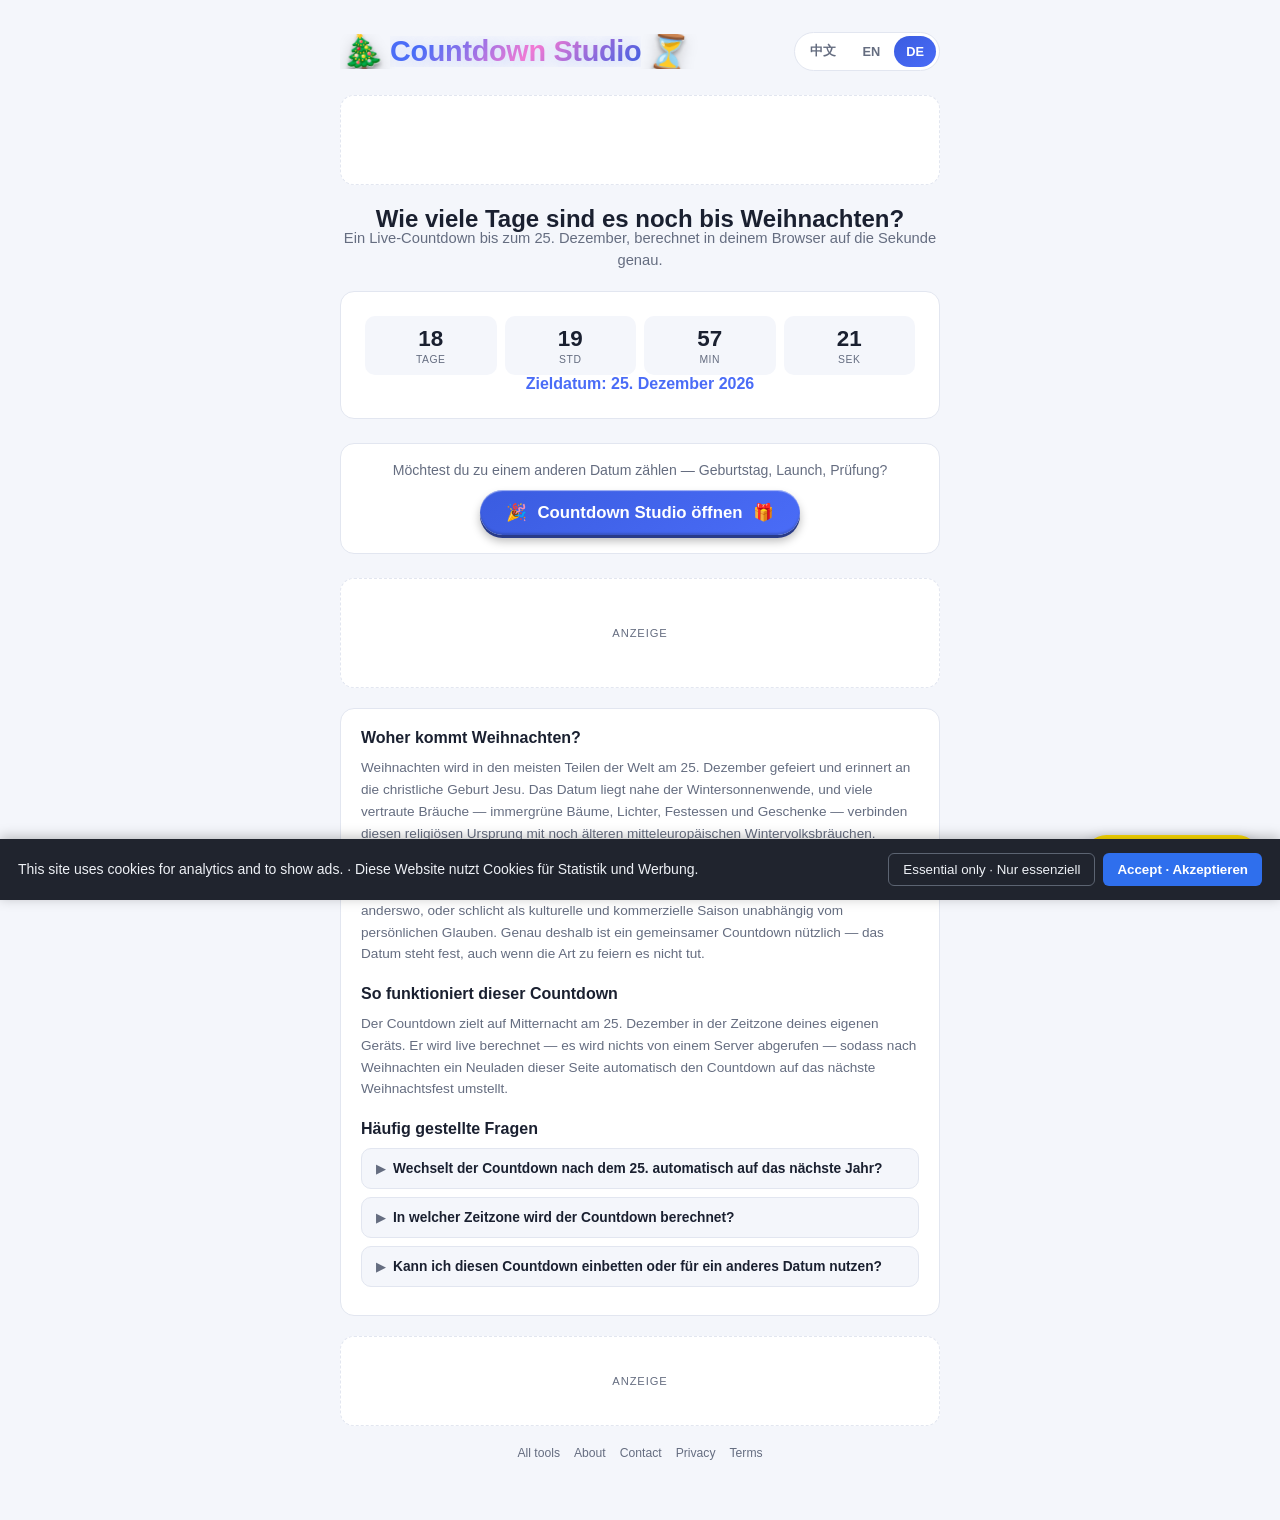
==== commit 28156f10: "Add bonus Christmas countdown to pomodoro page, decorate CTA buttons Per feedback: pomodoro/ now sho" ====
--- a/christmas-countdown/index.html
+++ b/christmas-countdown/index.html
@@ -123,7 +123,11 @@
 
     <div class="cta-banner">
       <p data-i18n="ctaBanner">Want to count down to a different date — a birthday, a launch, an exam?</p>
-      <a class="cta-link-3d" href="../" data-i18n="ctaButtonLabel">Open Countdown Studio</a>
+      <a class="cta-link-3d" href="../">
+        <span aria-hidden="true">🎉</span>
+        <span data-i18n="ctaButtonLabel">Open Countdown Studio</span>
+        <span aria-hidden="true">🎁</span>
+      </a>
     </div>
 
     <div class="ad-slot in-content">
--- a/style.css
+++ b/style.css
@@ -630,7 +630,9 @@
 .cta-banner p { margin: 0; }
 
 .cta-link-3d {
-  display: inline-block;
+  display: inline-flex;
+  align-items: center;
+  gap: 10px;
   padding: 12px 26px;
   border-radius: 999px;
   border: none;
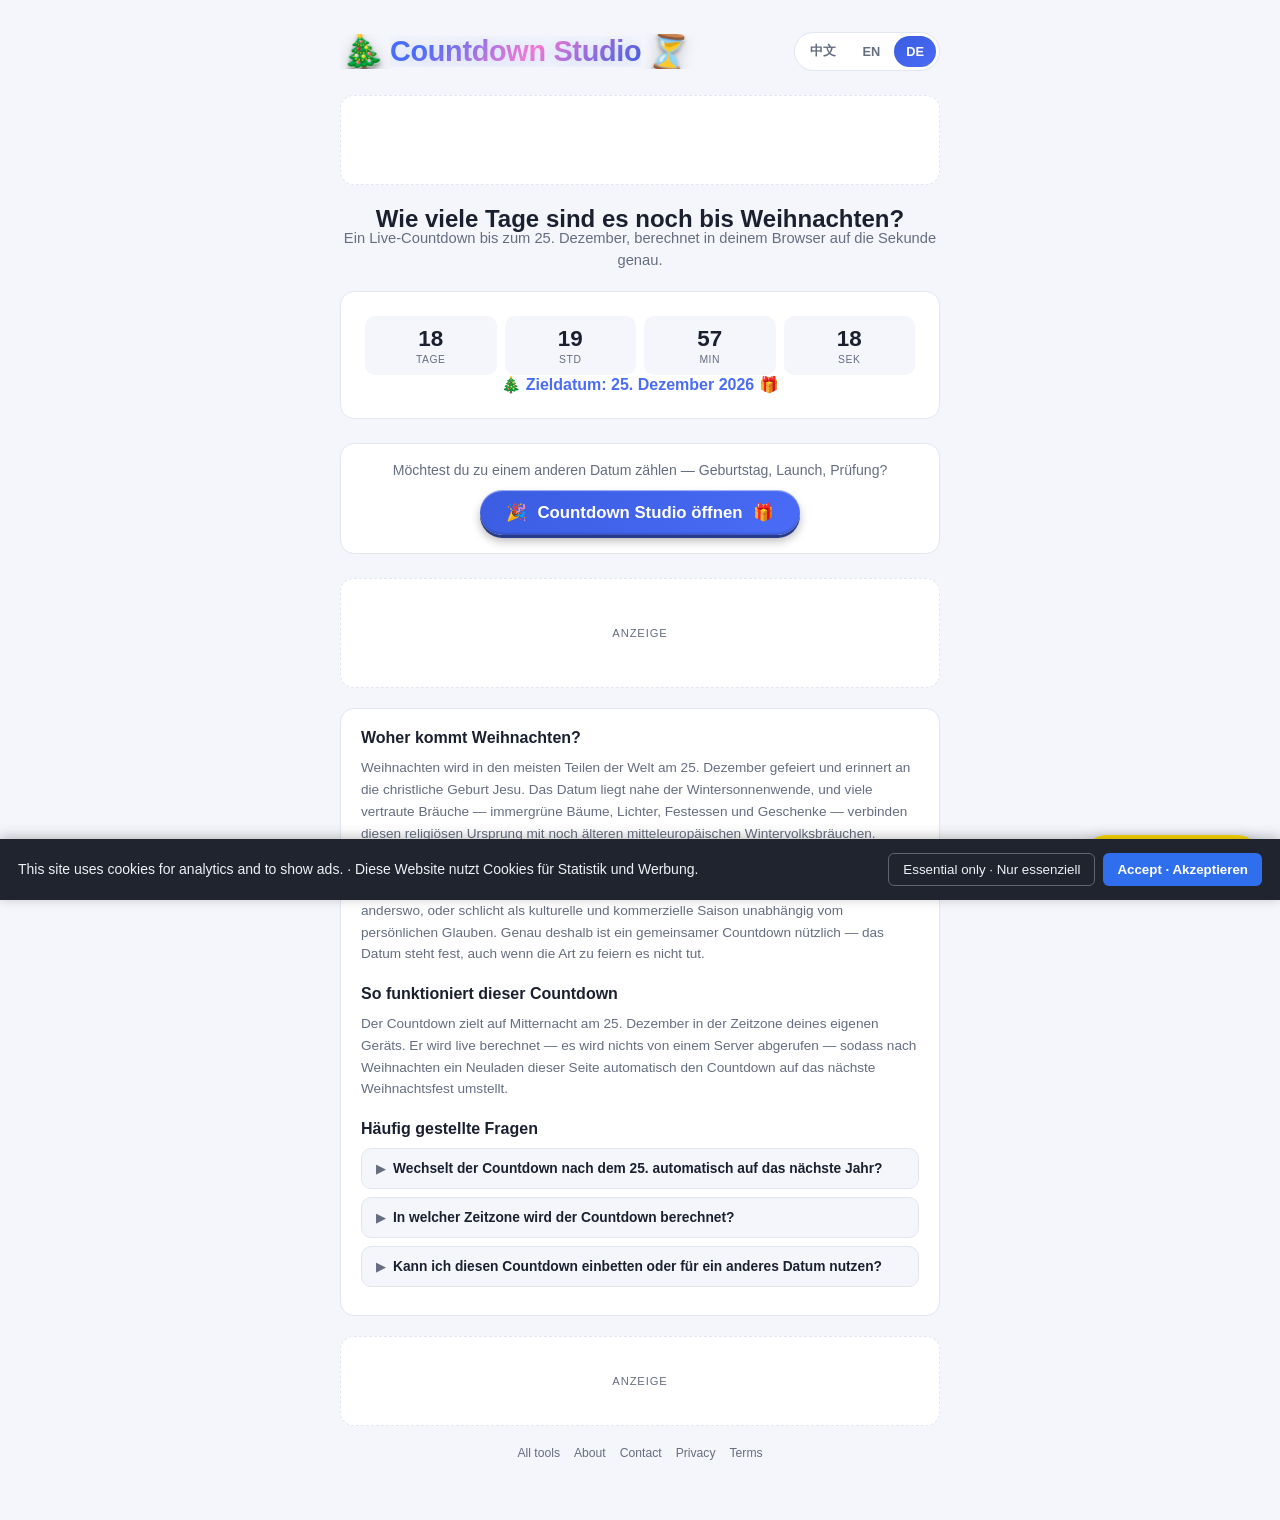
==== commit 0c33c689: "Flank the Christmas target-date caption with 🎄/🎁 Applied on both christmas-countdown/ and the bonus " ====
--- a/christmas-countdown/index.html
+++ b/christmas-countdown/index.html
@@ -118,7 +118,11 @@
         <div class="time-unit"><div class="value" data-unit="m">00</div><div class="label" data-i18n="minutes">Min</div></div>
         <div class="time-unit"><div class="value" data-unit="s">00</div><div class="label" data-i18n="seconds">Sec</div></div>
       </div>
-      <p class="timer-status" id="xmasTargetLabel" style="text-align:center;"></p>
+      <p class="timer-status" style="text-align:center;">
+        <span aria-hidden="true">🎄</span>
+        <span id="xmasTargetLabel"></span>
+        <span aria-hidden="true">🎁</span>
+      </p>
     </section>
 
     <div class="cta-banner">
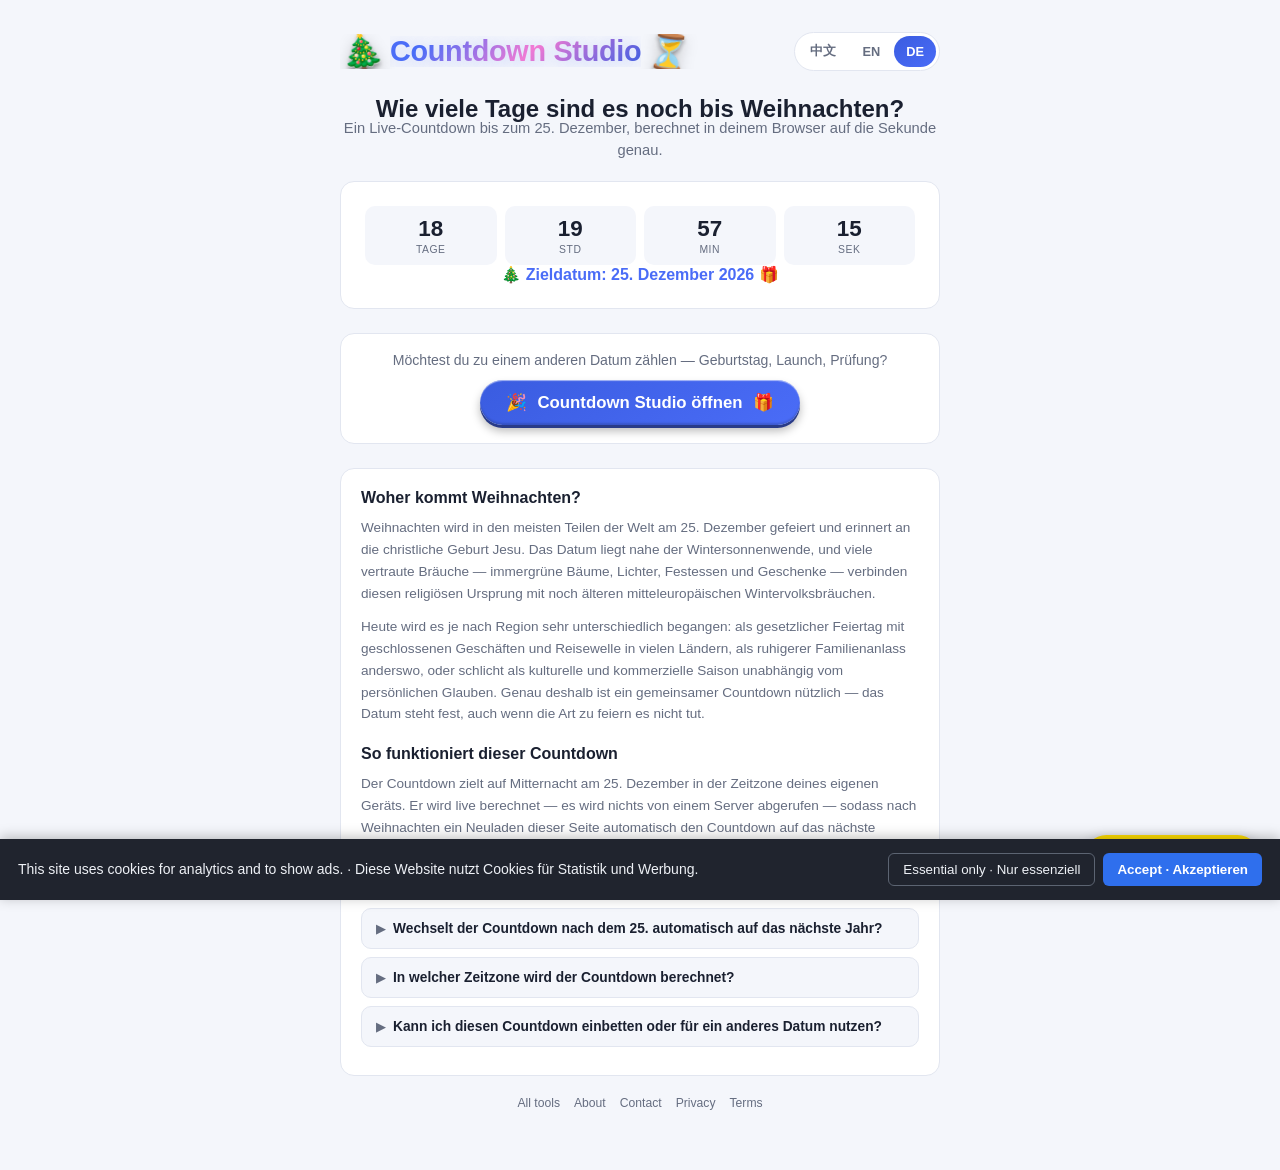
==== commit 1534967b: "Remove AdSense slots and loader from all three pages while the site is in low-value-content review T" ====
--- a/christmas-countdown/index.html
+++ b/christmas-countdown/index.html
@@ -79,7 +79,6 @@
     }
   })();
 </script>
-<script async src="https://pagead2.googlesyndication.com/pagead/js/adsbygoogle.js?client=ca-pub-4830421367394194" crossorigin="anonymous"></script>
 <script async src="https://www.googletagmanager.com/gtag/js?id=G-7LZZQ43QD6"></script>
 <script>
   gtag('js', new Date());
@@ -103,11 +102,6 @@
       </div>
     </header>
 
-    <div class="ad-slot">
-      <ins class="adsbygoogle" style="display:block" data-ad-client="ca-pub-4830421367394194" data-ad-slot="9009627872" data-ad-format="auto" data-full-width-responsive="true"></ins>
-      <script>(adsbygoogle = window.adsbygoogle || []).push({});</script>
-    </div>
-
     <h2 style="text-align:center; margin: 4px 0 2px;" data-i18n="heroTitle">How Many Days Until Christmas?</h2>
     <p class="hero-lead" data-i18n="heroLead">A live countdown to December 25th, calculated in your browser down to the second.</p>
 
@@ -134,10 +128,6 @@
       </a>
     </div>
 
-    <div class="ad-slot in-content">
-      <div class="ad-box" data-i18n="adLabel">Advertisement</div>
-    </div>
-
     <section class="explain-section">
       <h2 data-i18n="whatTitle">Where does Christmas come from?</h2>
       <p data-i18n="whatP1">Christmas is celebrated on December 25th in most of the world, marking the Christian commemoration of the birth of Jesus. The date sits close to the winter solstice, and many of its familiar customs — evergreen trees, lights, feasting, and gift-giving — blend that religious origin with much older midwinter folk traditions found across Europe.</p>
@@ -149,10 +139,6 @@
       <h2 data-i18n="faqTitle">Frequently Asked Questions</h2>
       <div class="faq-list" id="faqList"></div>
     </section>
-
-    <div class="ad-slot">
-      <div class="ad-box" data-i18n="adLabel">Advertisement</div>
-    </div>
 
     <footer class="disclaimer">
       <nav class="footer-links">
--- a/style.css
+++ b/style.css
@@ -517,6 +517,12 @@
   color: var(--text);
 }
 .explain-section h2:not(:first-child) { margin-top: 20px; }
+.explain-section h3 {
+  font-size: 0.92rem;
+  font-weight: 700;
+  margin: 16px 0 6px;
+  color: var(--text);
+}
 .explain-section p {
   font-size: 0.85rem;
   color: var(--text-muted);
